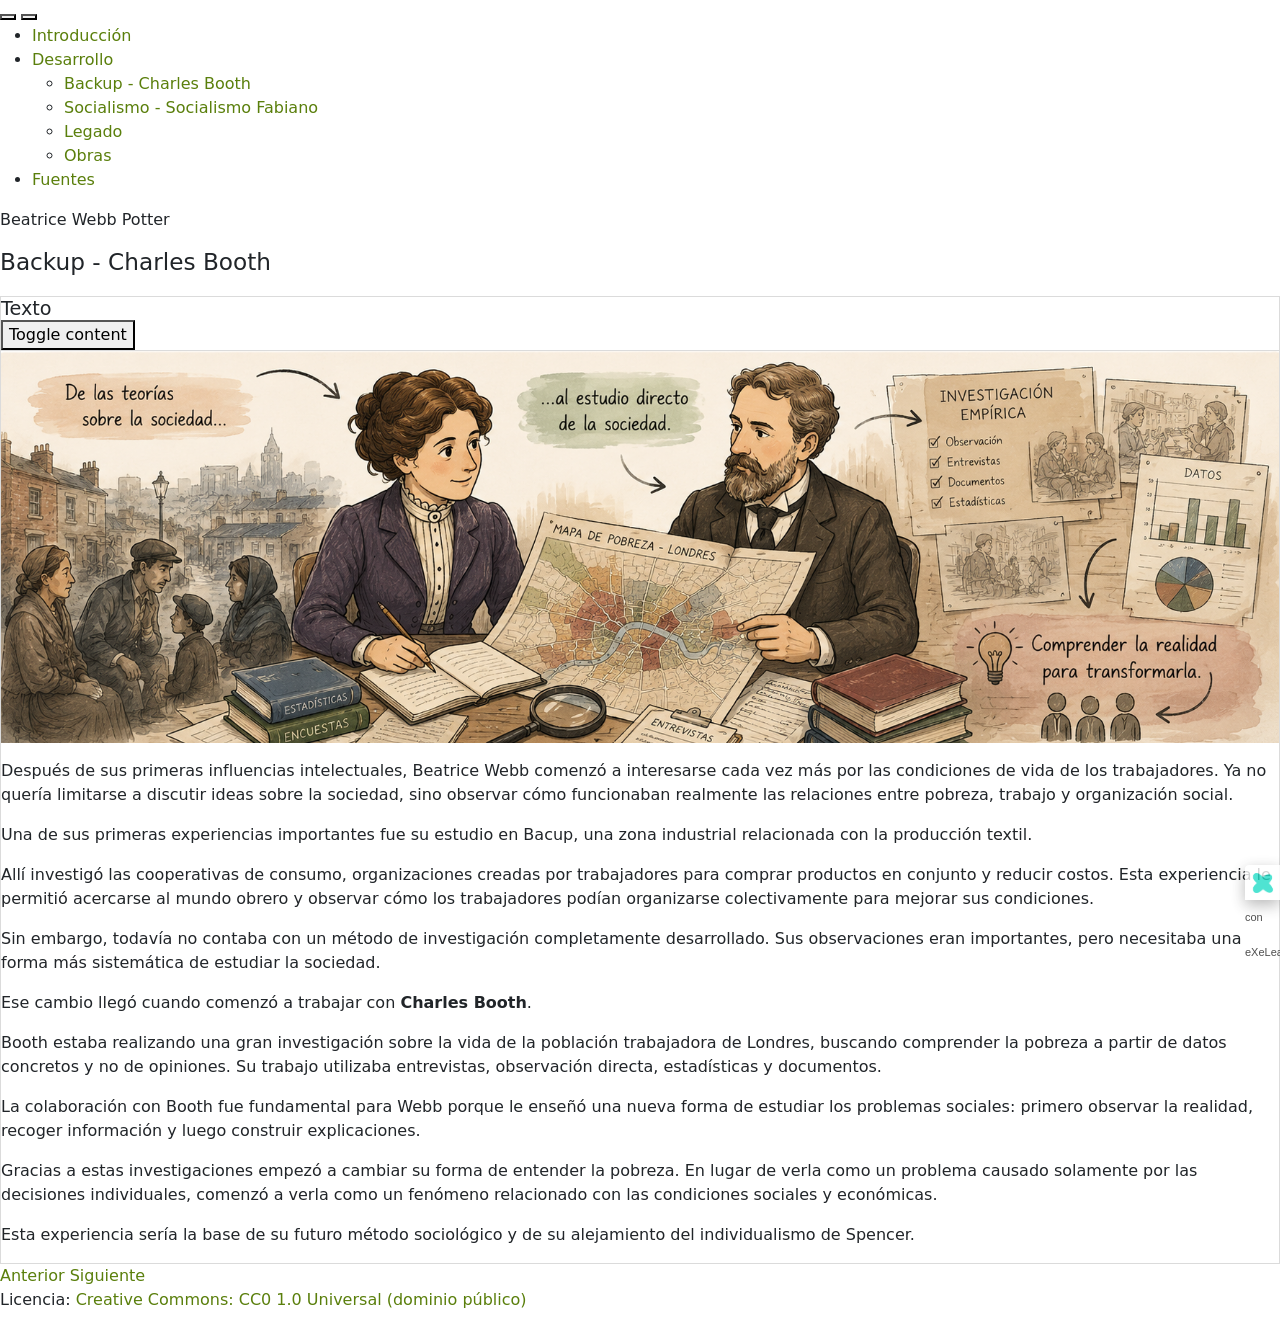
==== html/backup---charles-booth.html @ 9eee787b "Initial commit" ====
<!DOCTYPE html>
<html lang="es" id="exe-page-mqtv9skz-oo2rrlp61">
<head>
<meta charset="utf-8">
<meta name="generator" content="eXeLearning v4.0.1">
<meta name="viewport" content="width=device-width, initial-scale=1">
<link rel="license" type="text/html" href="https://creativecommons.org/publicdomain/zero/1.0/">
<title>Backup - Charles Booth | Beatrice Webb Potter</title>
<link rel="icon" type="image/x-icon" href="../libs/favicon.ico">
<script>document.querySelector("html").classList.add("js");</script><script src="../libs/jquery/jquery.min.js"> </script><script src="../libs/common_i18n.js"> </script><script src="../libs/common.js"> </script><script src="../libs/exe_export.js"> </script><script src="../libs/bootstrap/bootstrap.bundle.min.js"> </script><link rel="stylesheet" href="../libs/bootstrap/bootstrap.min.css">
<script src="../idevices/text/text.js"></script><link rel="stylesheet" href="../idevices/text/text.css">
<link rel="stylesheet" href="../content/css/base.css"><script src="../theme/style.js"> </script><link rel="stylesheet" href="../theme/style.css">
</head>
<body class="exe-export exe-web-site">
<script>document.body.className+=" js"</script>
<div class="exe-content exe-export pre-js siteNav-hidden"><a href="#page-mqtv9skz-oo2rrlp61" id="skipNav">Skip to content</a> <nav id="siteNav">
<ul>
<li> <a href="../index.html" class="main-node daddy">Introducción</a>
<ul class="other-section">
<li> <a href="../html/contexto.html" class="no-ch">Contexto</a>
</li>
<li> <a href="../html/infancia.html" class="no-ch">Infancia</a>
</li>
<li> <a href="../html/influencias.html" class="no-ch">Influencias</a>
</li>
</ul>
</li>
<li class="current-page-parent"> <a href="../html/desarrollo.html" class="daddy">Desarrollo</a>
<ul class="other-section">
<li class="active"> <a href="../html/backup---charles-booth.html" class="active no-ch">Backup - Charles Booth</a>
</li>
<li> <a href="../html/socialismo---socialismo-fabiano.html" class="no-ch">Socialismo - Socialismo Fabiano</a>
</li>
<li> <a href="../html/legado.html" class="no-ch">Legado</a>
</li>
<li> <a href="../html/obras.html" class="no-ch">Obras</a>
</li>
</ul>
</li>
<li> <a href="../html/fuentes.html" class="no-ch">Fuentes</a>
</li>
</ul>
</nav><main id="page-mqtv9skz-oo2rrlp61" class="page"> 
<header class="main-header">
<div class="package-header"><p class="package-title">Beatrice Webb Potter</p></div>
<div class="page-header"><h1 class="page-title">Backup - Charles Booth</h1></div>
</header><div id="page-content-page-mqtv9skz-oo2rrlp61" class="page-content">
<article id="block-mqtvr5nb-e9fpxfxd6" class="box">
<header class="box-head no-icon">
<h1 class="box-title">Texto</h1>
<button class="box-toggle box-toggle-on" title="Toggle content">
<span>Toggle content</span>
</button></header>
<div class="box-content">
<div id="idevice-1782414805077-wxmlosrrp" class="idevice_node text" data-idevice-path="../idevices/text/" data-idevice-type="text" data-idevice-component-type="json" data-idevice-json-data="{&quot;ideviceId&quot;:&quot;idevice-1782414805077-wxmlosrrp&quot;}">
<div class="exe-text-template">
    <p><img src="../content/resources/Booth.png" title="Webb con Booth y su metodo" width="1774" height="544" alt="Imagen de referencia" /></p>
<p>Después de sus primeras influencias intelectuales, Beatrice Webb comenzó a interesarse cada vez más por las condiciones de vida de los trabajadores. Ya no quería limitarse a discutir ideas sobre la sociedad, sino observar cómo funcionaban realmente las relaciones entre pobreza, trabajo y organización social.</p>
<p>Una de sus primeras experiencias importantes fue su estudio en Bacup, una zona industrial relacionada con la producción textil.</p>
<p>Allí investigó las cooperativas de consumo, organizaciones creadas por trabajadores para comprar productos en conjunto y reducir costos. Esta experiencia le permitió acercarse al mundo obrero y observar cómo los trabajadores podían organizarse colectivamente para mejorar sus condiciones.</p>
<p>Sin embargo, todavía no contaba con un método de investigación completamente desarrollado. Sus observaciones eran importantes, pero necesitaba una forma más sistemática de estudiar la sociedad.</p>
<p>Ese cambio llegó cuando comenzó a trabajar con <strong>Charles Booth</strong>.</p>
<p>Booth estaba realizando una gran investigación sobre la vida de la población trabajadora de Londres, buscando comprender la pobreza a partir de datos concretos y no de opiniones. Su trabajo utilizaba entrevistas, observación directa, estadísticas y documentos.</p>
<p>La colaboración con Booth fue fundamental para Webb porque le enseñó una nueva forma de estudiar los problemas sociales: primero observar la realidad, recoger información y luego construir explicaciones.</p>
<p>Gracias a estas investigaciones empezó a cambiar su forma de entender la pobreza. En lugar de verla como un problema causado solamente por las decisiones individuales, comenzó a verla como un fenómeno relacionado con las condiciones sociales y económicas.</p>
<p>Esta experiencia sería la base de su futuro método sociológico y de su alejamiento del individualismo de Spencer.</p>
</div>
</div>
</div>
</article>
</div></main><div class="nav-buttons">
<a href="../html/desarrollo.html" title="Anterior" class="nav-button nav-button-left"><span>Anterior</span></a>
<a href="../html/socialismo---socialismo-fabiano.html" title="Siguiente" class="nav-button nav-button-right"><span>Siguiente</span></a>
</div>
<footer id="siteFooter"><div id="siteFooterContent"> <div id="packageLicense" class="cc cc-0"> <p> <span class="license-label">Licencia: </span><a href="https://creativecommons.org/publicdomain/zero/1.0/" class="license">Creative Commons: CC0 1.0 Universal (dominio público)</a></p>
</div>
</div></footer>
</div>
<p id="made-with-eXe"> <a href="https://exelearning.net/" target="_blank" rel="noopener"> <span>Creado con eXeLearning <span>(Ventana nueva)</span></span></a></p>
</body>
</html>
---- idevices/text/text.css ----
/* Text iDevice (export CSS) */
.exe-text-activity > div {
    display: flow-root;
}

.exe-text-activity div.inline {
    display: flex;
}

.exe-text-activity div.inline dt {
    margin: 0 0 0 auto;
}

.exe-text-activity div.inline dd {
    margin-left: 10px;
}

.idevice_node.text .iDevice_buttons.feedback-button {
    margin-bottom: 1em;
}
---- content/css/base.css ----
.exe-content{
  background: #fff;
}

.exe-content .page-title{
  font-size: 1.45em;
}

.exe-content .box{
  margin-top: 20px;
  border: 1px solid #dbdbdb;
}

.exe-content .box-head {
  border-bottom: 1px solid #dbdbdb;
}

.exe-export .no-header .box-head {
  border-bottom: 0;
}

.exe-content .box-head .box-title {
  margin: 0;
  font-size: 1.2em;
}

.exe-content a{
  color: #5a7f0c;
}

.exe-content a:hover,
.exe-content a:focus{
  color: #71a300;
}

.exe-content h2{
  font-size: 1.45em;
}
.exe-content h3{
  font-size: 1.35em;
}
.exe-content h4{
  font-size: 1.25em;
}
.exe-content h5{
  font-size: 1.15em;
}

.exe-content a {
    text-decoration: none
}

.exe-content a:hover,
.exe-content a:focus {
    text-decoration: underline
}

/* Underlined links */
.box-content a {
    text-decoration: underline;
}
.box-content a:hover {
    text-decoration: none;
}
.box-content a:focus {
    text-decoration: underline;
}

@media print {
    .external-iframe-src {
        display: block !important;
        margin: 2em 0;
        font-size: .95em;
        text-align: center
    }

    #made-with-eXe {
        display: none
    }
}

.external-iframe {
    border: 0
}

.pre-code {
    background: #112C4A;
    color: #E7ECF1;
    font-family: Monaco, Courier, monospace;
    border-radius: 9px;
    font-size: 12px;
    margin: 2em 1em;
    overflow: auto;
    padding: 20px
}

.highlighted-code {
    margin: 2em 1em;
}

.exe-dl {
    margin-bottom: 2em;
    margin-left: 1.5em
}

.exe-dl dt {
    font-weight: bold
}

.exe-dl dd {
    margin: 1em 1.5em
}

.js .exe-dl dt {
    margin: 1.2em 0 0 0
}

.exe-dl dt a {
    text-decoration: underline
}

.exe-dl .icon {
    font-family: Arial, sans-serif;
    display: block;
    width: 20px;
    height: 20px;
    font-size: 16px;
    margin-right: 1em;
    line-height: 20px;
    text-align: center;
    float: left;
    border-radius: 2px;
    position: relative
}

@media all and (min-width: 1px) {
    .exe-dl dt a {
        align-items: center;
        display: flex;
        text-decoration: none
    }

    .exe-dl .icon {
        height: 18px;
        line-height: 18px;
        width: 18px;
        padding: 1px;
        font: 18px monospace;
        font-weight: bold;
        display: flex;
        justify-content: center;
        align-items: center
    }
}

.exe-dl-toggler {
    height: 20px;
    margin: 1.5em
}

.exe-dl-toggler a {
    margin-left: 0;
    font-weight: bold
}

.js .exe-dl dd {
    display: none;
    padding-left: 0;
    margin: 1em 1em 1em 37px
}

/* Math */
.exe-math {
    display: block;
    margin: 2em 0
}

.exe-math,
.MathJax_Display {
    text-align: left !important
}

.exe-math.position-center,
.position-center .MathJax_Display,
[style*="text-align: center"] .MathJax_Display {
    text-align: center !important
}

.exe-math.position-right,
.position-right .MathJax_Display,
[style*="text-align: right"] .MathJax_Display {
    text-align: right !important
}

.js .show-image .exe-math-code,
.js .show-code .exe-math-img {
    display: none
}

.exe-math-links {
    font-size: .85em
}

.exe-math-inline {
    display: inline;
    margin: 0 .1em !important
}

/* TinyMCE: Images and media */
.exe-figure {
    margin: 2em 0;
    max-width: 100%
}

.position-center {
    margin: 2em auto
}

.position-right {
    margin: 2em 0 2em auto
}

.float-left {
    float: left;
    margin: .5em 1.5em 1em 0
}

.float-right {
    float: right;
    margin: .5em 0 1em 2em
}

.figcaption {
    padding-top: .2em
}

.figcaption.header {
    padding-top: 0;
    padding-bottom: .2em
}

/* TinyMCE templates */
.exe-layout-2-cols,
.exe-layout-3-cols {
    width: 100%
}

.exe-col{
    box-sizing: content-box;
}

.exe-layout-2-cols .exe-col {
    float: left;
    width: 49%
}

.exe-layout-2-cols .exe-col-1 {
    padding-right: 1%
}

.exe-layout-2-cols .exe-col-2 {
    padding-left: 1%
}

.exe-layout-2-30-70 .exe-col {
    width: 69%
}

.exe-layout-2-30-70 .exe-col-1 {
    width: 29%
}

.exe-layout-2-70-30 .exe-col {
    width: 29%
}

.exe-layout-2-70-30 .exe-col-1 {
    width: 69%
}

.exe-layout-3-cols .exe-col {
    float: left;
    width: 32%
}

.exe-layout-3-cols .exe-col-1,
.exe-layout-3-cols .exe-col-2 {
    padding-right: 2%
}

pre.mermaid {
    margin: 1.5em 0;
    text-align: center;
    width: 100%;
    min-width: 200px;
}

/* Blocks */
.exe-block-warning {
    background: #FCF8E3;
    color: #796034;
    border: 1px solid #FAEBCC;
    padding: 0 1em;
    border-radius: 4px
}

p.exe-block-warning {
    padding: 1em
}

.exe-block-alert {
    background: #ffc;
    color: #855000;
    border: 1px solid #FFF099;
    padding: 0 1em;
    border-radius: 4px
}

p.exe-block-alert {
    padding: 1em
}

.exe-block-danger {
    background: #FEF0EF;
    color: #973C3B;
    border: 1px solid #F3DADD;
    padding: 0 1em;
    border-radius: 4px
}

p.exe-block-danger {
    padding: 1em
}

.exe-block-info {
    background: #E1F1F9;
    color: #2B627D;
    border: 1px solid #C9EDF4;
    padding: 0 1em;
    border-radius: 4px
}

p.exe-block-info {
    padding: 1em
}

.exe-block-success {
    background: #E5F3E0;
    color: #336634;
    border: 1px solid #DEEDD1;
    padding: 0 1em;
    border-radius: 4px
}

p.exe-block-success {
    padding: 1em
}

.exe-content .exe-block-warning a,
.exe-content .exe-block-warning a:hover,
.exe-content .exe-block-warning a:focus {
    color: #4F360A
}

.exe-content .exe-block-alert a,
.exe-content .exe-block-alert a:hover,
.exe-content .exe-block-alert a:focus {
    color: #5B2600
}

.exe-content .exe-block-danger a,
.exe-content .exe-block-danger a:hover,
.exe-content .exe-block-danger a:focus {
    color: #6D1211
}

.exe-content .exe-block-info a,
.exe-content .exe-block-info a:hover,
.exe-content .exe-block-info a:focus {
    color: #063853
}

.exe-content .exe-block-success a,
.exe-content .exe-block-success a:hover,
.exe-content .exe-block-success a:focus {
    color: #093C0A
}

div.exe-block-warning,
div.exe-block-alert,
div.exe-block-danger,
div.exe-block-info,
div.exe-block-success {
    margin: 1em 0
}

/* RTL support */
body [dir='rtl'] {
    text-align: start
}

/* Autoclear */
.exe-content .idevice_body,
.exe-clear {
    overflow: auto
}

/* JavaScript on/offf */
.js-hidden {
    display: none;
}

.exe-hidden,
.js-required,
.js .js-hidden,
.exe-mindmap-code {
    display: none
}

.js .js-required {
    display: block
}

.box-toggle {
    display: none;
}

.js .box-toggle {
    display: inline-block;
}

.sr-av,
.js .js-sr-av,
.exe-hidden-accessible,
.js .exe-tooltip-text {
    position: absolute;
    overflow: hidden;
    clip: rect(0 0 0 0);
    clip: rect(0, 0, 0, 0);
    height: 0
}

/* Tables */
.exe-table {
    margin: 2em auto;
    max-width: 100%;
    border: 1px solid #CCC;
    border-collapse: collapse;
    border-spacing: 0
}

.exe-table tr {
    background: #fff
}

.exe-table caption {
    padding: .5em 0;
    text-align: center;
    font-style: italic;
    caption-side: top;
}

.exe-table td,
.exe-table th {
    border: 1px solid #CCC;
    margin: 0;
    padding: 0.5em 1em
}

.exe-table thead {
    background: #ddd;
    color: #000;
    text-align: left
}

.exe-table tr:nth-child(2n-1) td,
.exe-table tbody tr:nth-child(2n-1) th {
    background: #F4F4F4
}

.exe-table tbody tr:nth-child(2n) th {
    background: #F4F4F4
}

.exe-table tbody tr:nth-child(2n-1) th {
    background: #E4E4E4
}

.exe-table thead+tbody tr:nth-child(2n) th {
    background: #fff
}

.exe-table thead+tbody tr:nth-child(2n-1) th {
    background: #F4F4F4
}

.exe-table-minimalist {
    margin: 2em auto;
    border-collapse: collapse
}

.exe-table-minimalist tr {
    background: #fff
}

.exe-table-minimalist thead th {
    color: #000;
    padding: .6em 1.5em .6em .8em;
    border-bottom: 2px solid #CCC;
    text-align: left
}

.exe-table-minimalist td,
.exe-table-minimalist tbody th {
    border-bottom: 1px solid #ccc;
    color: #555;
    padding: .5em 1.5em .5em .8em
}

.exe-table-minimalist tbody tr:hover td,
.exe-table-minimalist tbody tr:hover th {
    color: #222
}

.exe-table-minimalist tr:nth-child(2n-1) td,
.exe-table-minimalist tbody tr:nth-child(2n-1) th {
    background: #F9F9F9
}

.exe-table-minimalist caption {
    text-align: center;
    font-style: italic;
    border-bottom: 2px solid #CCC;
    padding: .6em 0
}

/* Responsive tables */
.exe-table-responsive {
    display: block;
    overflow-x: auto;
    border: none
}

.exe-table-responsive,
.exe-table-responsive th,
.exe-table-responsive tr,
.exe-table-responsive td {
    width: auto !important
}

/* Tooltips */
body .qtip {
    font-size: .85em;
    line-height: 1.5em
}

.qtip .exe-tooltip-text {
    position: relative;
    overflow: auto;
    clip: auto;
    height: auto
}

/* Structured lists */
ol.auto-numbered {
    counter-reset: item
}

.auto-numbered ol {
    counter-reset: item
}

.auto-numbered li {
    display: block
}

.auto-numbered li:before {
    content: counters(item, ".") ".- ";
    counter-increment: item
}

/* Blockquote + Cite */
.exe-quote-cite cite {
    display: block;
    text-align: right;
    margin-top: -.5em
}

/* File information */
.exe-link-data {
    font-size: .8em;
    margin: 0 .2em
}

.exe-link-data abbr {
    cursor: help
}

/* Quote With Authorship */
.styled-qc {
    font-family: Georgia, serif;
    font-style: italic;
    margin: 1.5em 2.5em;
    padding: 0.25em 3.5em;
    position: relative
}

.styled-qc:before {
    display: block;
    content: "\201C";
    font-size: 5em;
    position: absolute;
    left: 0;
    top: -20px
}

/* Responsive design */
iframe,
object,
embed {
    max-width: 100%
}

img,
video {
    max-width: 100%;
    height: auto
}

@media all and (max-width: 992px) {
    .exe-layout-3-cols .exe-col {
        float: none;
        width: 100%;
        padding: 0
    }

    .exe-layout-3-cols .exe-col .exe-figure {
        margin: 2em auto
    }
}

@media all and (max-width: 780px) {
    .styled-qc {
        margin: 1.5em .5em
    }

    .exe-layout-2-cols .exe-col {
        float: none;
        width: 100%;
        padding: 0
    }

    .exe-layout-2-cols .exe-col .exe-figure {
        margin: 2em auto
    }
}

/* Made with eXeLearning */
#made-with-eXe {
    margin: 0;
    position: fixed;
    bottom: 0;
    right: 0
}

#made-with-eXe a {
    text-decoration: none;
    box-shadow: rgba(0, 0, 0, 0.35) 0px 5px 15px;
    border-top-left-radius: 4px;
    color: #222;
    font-size: 11px;
    font-family: Arial, sans-serif;
    line-height: 35px;
    width: 35px;
    height: 35px;
    background: #fff url(../img/exe_powered_logo.png) no-repeat 3px 50%;
    display: block;
    background-size: auto 20px;
    text-decoration: none;
    transition: .5s;
    opacity: .8
}

#made-with-eXe span {
    padding-left: 35px;
    padding-right: 5px
}

#made-with-eXe span span {
    position: absolute;
    overflow: hidden;
    clip: rect(0 0 0 0);
    clip: rect(0, 0, 0, 0);
    height: 0
}

#made-with-eXe a:hover {
    width: auto;
    padding: 0 5px;
    background-position: 5px 50%;
    opacity: 1
}

/* Search bar */
#exe-client-search-reset {
    display: none;
}
#exe-client-search-reset.visible {
    display: inline;
}
.exe-client-search-result{
    padding:0;
    background-color: #FFF3A0;
    color: #1A1A1A;
}

/* Box toggler */
.exe-export article.minimized .box-content{
    display: none;
}

/* BOX no visible */
.exe-export article.novisible.box{
    display: none  !important;
}

/* iDevice no visible */
.exe-export article.box .idevice_node.novisible{
    display: none  !important;
}

/* Teacher mode */
html:not(.mode-teacher) .js .teacher-only {
    display: none !important;
}

/* ========================================
   Architecture v3.1 - Common Theme Overrides
   ========================================
   These rules support the new HTML structure and
   load BEFORE theme-specific styles.
   ======================================== */

/* Navigation: Hide nested sections by default, show active paths */
#siteNav .other-section {
    display: none;
}
#siteNav li.active > .other-section,
#siteNav li.current-page-parent > .other-section {
    display: block;
}

/* Site footer extra section */
#siteFooterExtra {
    margin-bottom: 2em;
    color: #555;
    font-size: 0.95em;
}

/* Skip navigation link */
#skipNav {
    position: fixed;
    top: -50px;
    left: 50%;
    transform: translateX(-50%);
    background-color: #000;
    color: #fff;
    text-align: center;
    font-weight: bold;
    font-size: 0.95em;
    text-decoration: underline;
    padding: 0.5em 1em;
    z-index: 1000;
    display: inline-block;
    box-shadow: 0 2px 5px rgba(0,0,0,0.3);
    outline: 3px solid #fff;
    outline-offset: -3px;
    transition: top 0.3s ease, opacity 0.3s ease;
}

#skipNav:focus {
    top: 5px;
}

/* Print styles for header elements */
@media print {
    body #header,
    body #emptyHeader,
    body #nodeDecoration {
        height: auto !important;
        min-height: 0;
        border: none;
        padding: 0;
    }
    body #headerContent {
        padding-top: 40px;
    }
}
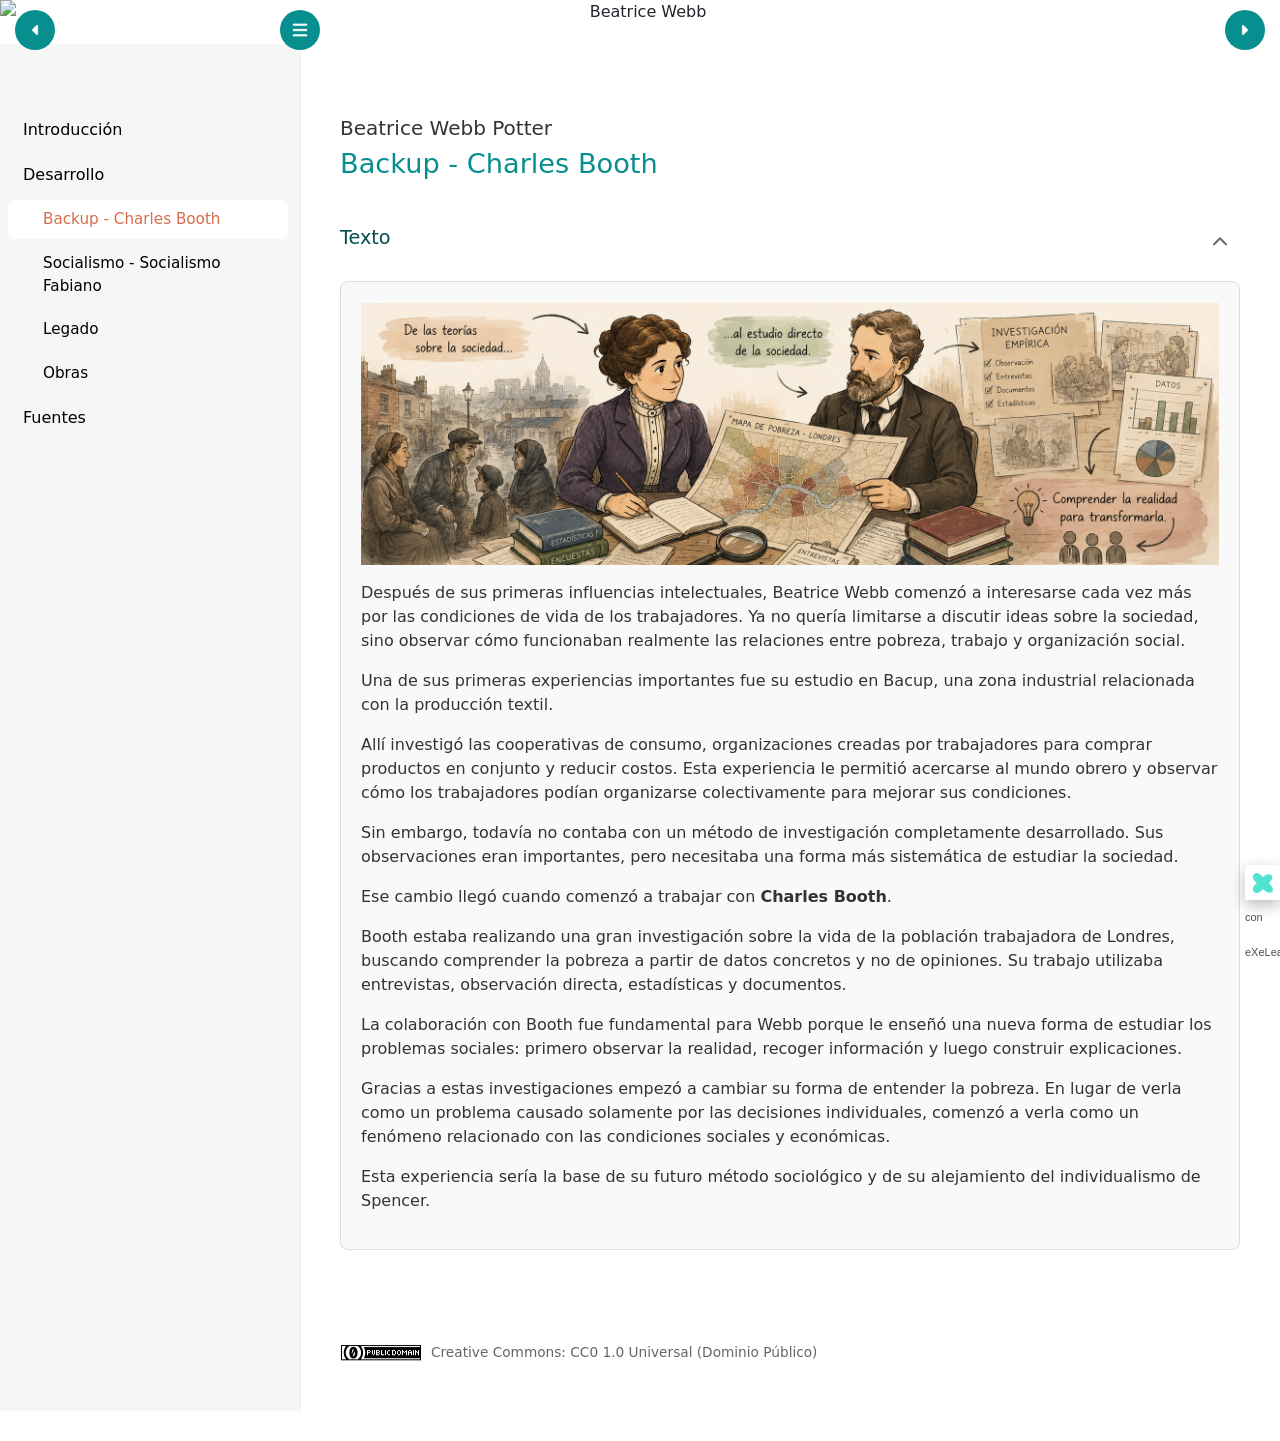
==== commit 441acef6: "Update backup---charles-booth.html" ====
--- a/html/backup---charles-booth.html
+++ b/html/backup---charles-booth.html
@@ -12,6 +12,9 @@
 <link rel="stylesheet" href="../content/css/base.css"><script src="../theme/style.js"> </script><link rel="stylesheet" href="../theme/style.css">
 </head>
 <body class="exe-export exe-web-site">
+    <header class="cabecera">
+<img src="content/resources/cabecera.png" alt="Beatrice Webb">
+</header>
 <script>document.body.className+=" js"</script>
 <div class="exe-content exe-export pre-js siteNav-hidden"><a href="#page-mqtv9skz-oo2rrlp61" id="skipNav">Skip to content</a> <nav id="siteNav">
 <ul>
@@ -78,4 +81,4 @@
 </div>
 <p id="made-with-eXe"> <a href="https://exelearning.net/" target="_blank" rel="noopener"> <span>Creado con eXeLearning <span>(Ventana nueva)</span></span></a></p>
 </body>
-</html>+</html>
--- a/theme/style.css
+++ b/theme/style.css
@@ -0,0 +1,795 @@
+/* Default style (to review) */
+
+body.exe-export {
+    padding: 1em 0;
+}
+
+body.exe-web-site {
+    padding: 0;
+}
+
+.exe-content a {
+    color: #d76b4a;
+}
+
+.exe-content a:hover,
+.exe-content a:focus {
+    color: #993d28;
+}
+
+#node-content-container.exe-content #node-content {
+    padding-top: 20px;
+    padding-bottom: 20px;
+    max-width: 1280px;
+    margin: 0 auto;
+    display: block;
+}
+
+.exe-content {
+    color: #333;
+    background-color: #fff;
+}
+
+.js .exe-export .exe-content {
+    min-height: 100vh;
+}
+
+/* iframe */
+.js .in-iframe .exe-content {
+    min-height: 0;
+}
+
+.exe-content .package-title {
+    font-size: 1.25rem;
+    font-weight: 300;
+    margin-bottom: .4em;
+    line-height: 1.2em;
+}
+
+.exe-content .page-title {
+    color: #078e8e;
+    font-size: 1.7rem;
+    text-align: left;
+}
+
+.exe-single-page .package-header .package-title {
+    color: #333;
+    font-size: 1.25rem;
+    font-weight: 300;
+    text-align: left;
+    margin-bottom: 2em;
+}
+
+.exe-single-page .package-node {
+    margin-bottom: 3.5em;
+}
+
+.exe-single-page .package-subtitle {
+    top: -2.1em;
+}
+
+.exe-single-page main.page>section {
+    min-height: 4em;
+}
+
+.exe-content .box {
+    margin: 20px 0;
+    border: none;
+    background-color: #fff;
+}
+
+.exe-web-site .exe-content .box {
+    margin: 40px 0;
+}
+
+.exe-content .box-head {
+    border-bottom: 0;
+}
+
+#node-content-container .box-content {
+    background: #FCFCFC;
+    border: 1px solid #ECECEC;
+    padding: 10px;
+    border-radius: 8px;
+}
+article.box.idevice-element-in-content[mode="export"] .idevice_node {
+    background: none;
+}
+
+#node-content-container.exe-content .box.hidden-idevices {
+    border-style: solid;
+}
+
+.exe-content .box header {
+    min-height: 60px;
+}
+
+.exe-content .box-title {
+    color: #054d4d;
+    font-size: 1.5rem;
+}
+
+.exe-content .box-head .exe-icon {
+    float: left;
+}
+
+.exe-web-site .page-content,
+#exe-client-search,
+.exe-web-site main>header,
+.exe-web-site #siteFooterContent,
+.exe-export .exe-content {
+    max-width: 1280px;
+    padding: 0 20px;
+    margin: 0 auto;
+}
+
+.exe-web-site .exe-content {
+    max-width: none;
+    padding: 0;
+}
+
+.exe-export main {
+    padding-top: 1.5em;
+}
+
+.exe-web-site main {
+    padding-top: 4.5em;
+}
+
+/* siteNav */
+#siteNav {
+    float: left;
+    background: #f6f6f6;
+    width: 300px;
+    padding-top: 66px;
+    padding-left: 8px;
+}
+
+.exe-web-site .exe-content {
+    box-shadow:
+        inset 300px 0 0 0 #f6f6f6,
+        inset 301px 0 0 0 #f0f0f0;
+}
+
+/* False left column in iframe */
+html.js .in-iframe.exe-web-site::after {
+    content: "";
+    position: absolute;
+    top: 0;
+    left: 0;
+    width: 301px; /* fake column width */
+    height: 100%;
+    background:#f6f6f6;
+    /* simulate border-right */
+    box-shadow: inset -1px 0 0 0 #f0f0f0;
+    pointer-events: none;
+    z-index: -1;
+}
+/* No false left column when the menu is hidden */
+body.siteNav-off::after{
+    display: none;
+}
+
+#siteFooter {
+    margin-bottom: 2em;
+    color: #555;
+    font-size: 0.95em;
+}
+
+#siteNav .other-section {
+    display: none;
+}
+
+#sidebar-nav.fixed {
+    position: fixed;
+}
+
+body.siteNav-off #siteNav {
+    display: none;
+}
+
+body.siteNav-off .exe-content {
+    box-shadow: none;
+}
+
+.exe-web-site main.page {
+    padding-top: 4.5em;
+    padding-left: 320px;
+    padding-right: 20px;
+}
+
+.exe-web-site #siteFooter {
+    padding: 20px 20px 20px 320px;
+}
+
+body.siteNav-off main.page,
+body.siteNav-off #siteFooter {
+    padding-left: 20px;
+}
+
+#siteNav ul {
+    margin: 0;
+    padding: 0;
+    list-style: none;
+}
+
+#siteNav ul ul {
+    margin-top: 5px;
+}
+
+#siteNav li {
+    margin: 0 0 5px 0;
+    padding: 0;
+    list-style: none;
+}
+
+#siteNav a {
+    color: #000;
+    display: block;
+    padding: 8px 15px;
+    border-radius: 8px;
+    max-width: 280px;
+    transition: background-color 0.5s ease;
+}
+
+#siteNav a.active {
+    background: #fff;
+    color: #d76b4a;
+}
+
+#siteNav a.highlighted-link {
+    color: #d76b4a;
+    background: #ededed;
+}
+
+#siteNav a.highlighted-link:hover,
+#siteNav a.highlighted-link:focus {
+    background: #fff;
+}
+
+#siteNav a:hover {
+    background: #f2f2f2;
+    text-decoration: none;
+}
+
+#siteNav ul ul a {
+    padding-left: 35px;
+    font-size: 0.95em;
+}
+
+#siteNav ul ul ul a {
+    padding-left: 55px;
+    font-size: 0.9em;
+}
+
+#siteNav ul ul ul ul a {
+    padding-left: 75px;
+}
+
+/* pagination */
+.nav-buttons .nav-button,
+button.toggler {
+    position: fixed;
+    top: 10px;
+    left: 15px;
+    display: block;
+    width: 40px;
+    height: 40px;
+    background: #078e8e url(img/icons.png) no-repeat 0 0;
+    background-size: auto 40px;
+    border-radius: 50%;
+    z-index: 999;
+    border: 0;
+    transition: background-color 0.5s ease;
+}
+
+.nav-buttons span.nav-button {
+    cursor: not-allowed;
+    background-color: #b7b7b7;
+}
+
+.nav-buttons .nav-button-left {
+    background-position: -80px 0;
+}
+
+.nav-buttons .nav-button-right {
+    background-position: -120px 0;
+}
+
+button#searchBarTogger {
+    background-position: -40px 0;
+    display: none;
+}
+
+.exe-search-on #searchBarTogger {
+    display: inline;
+}
+
+button#siteNavToggler {
+    left: 280px;
+}
+
+button#searchBarTogger {
+    left: 330px;
+}
+
+body.siteNav-off button#siteNavToggler {
+    left: 65px;
+}
+
+body.siteNav-off button#searchBarTogger {
+    left: 115px;
+}
+
+.nav-buttons a:hover,
+.nav-buttons a:focus,
+button.toggler:hover,
+button.toggler:focus {
+    background-color: #066d6d;
+    border-color: #066d6d;
+}
+
+.nav-buttons .nav-button span,
+.box-toggle span,
+#exe-client-search-reset span,
+#packageLicense .license-label {
+    position: absolute;
+    clip: rect(1px 1px 1px 1px);
+    /* IE6, IE7 */
+    clip: rect(1px, 1px, 1px, 1px);
+}
+
+.package-subtitle {
+    font-size: .95em;
+    color: #666;
+    position: relative;
+    top: -.15em;
+}
+
+.nav-buttons .nav-button-right {
+    left: auto;
+    right: 15px;
+}
+
+/* Box toggler */
+.exe-export .box {
+    position: relative;
+}
+
+.exe-export .box-toggle {
+    width: 40px;
+    height: 40px;
+    background: url(img/icons.png) no-repeat -200px 0;
+    background-size: auto 40px;
+    border-radius: 50%;
+    border: 0;
+    position: absolute;
+    top: 0;
+    right: 0;
+    opacity: 0.6;
+}
+
+.exe-export .box-head:hover .box-toggle,
+.exe-export .box-toggle:focus {
+    opacity: 1;
+}
+
+.exe-export .no-header .box-toggle {
+    top: -10px;
+}
+
+.exe-export .minimized .box-toggle {
+    background-position: -160px 0;
+}
+
+#node-content-container.exe-content .box-head .exe-icon {
+    width: 60px;
+    height: 60px;
+    font-size: 40px;
+}
+
+#node-content-container.exe-content .box-head .exe-icon img {
+    height: 40px;
+}
+
+.exe-export .box-icon img {
+    display: block;
+    float: left;
+    margin-right: 10px;
+}
+
+.exe-export .box-icon img {
+    width: 40px;
+    height: auto;
+}
+
+.exe-export .box-title {
+    padding-top: 5px;
+}
+
+.exe-export .box.minimized .box-head {
+    border-bottom: 1px solid #ddd;
+}
+
+.exe-export .box.no-header.minimized .box-head {
+    border-color: #fff;
+}
+
+.exe-export .box .box-content {
+    background: #f9f9f9;
+    border: 1px solid #ddd;
+    padding: 20px;
+    border-radius: 8px;
+    overflow: auto;
+}
+
+.exe-export .box.no-header .box-content {
+    background: none;
+    border: none;
+    padding: 20px 0;
+}
+
+/* Search bar */
+#exe-client-search {
+    display: none;
+    margin-bottom: 30px;
+}
+
+#exe-client-search-text {
+    max-width: 80%;
+    max-width: calc(100% - 90px);
+    display: inline;
+}
+
+#exe-client-search-submit {
+    text-indent: -999em;
+    background: #078e8e url(img/icons.png) no-repeat -41px -1px;
+    background-size: auto 40px;
+    width: 38px;
+    height: 38px;
+    border: none;
+    border-radius: 4px;
+}
+
+#exe-client-search-reset.visible {
+    background: url(img/icons.png) no-repeat -242px -1px;
+    background-size: auto 40px;
+    width: 38px;
+    height: 38px;
+    display: inline-block;
+    vertical-align: middle;
+    position: relative;
+    top: -3px;
+    left: -5px;
+    opacity: 0.6;
+    border-radius: 4px;
+}
+
+#exe-client-search-reset:hover,
+#exe-client-search-reset:focus {
+    opacity: 1;
+}
+
+#exe-client-search-submit:hover,
+#exe-client-search-submit:focus {
+    background-color: #066d6d;
+}
+
+#exe-client-search-results-list ul,
+#exe-client-search-results-list li {
+    margin: 2em 0;
+    padding: 0;
+    list-style: none;
+}
+
+#exe-client-search-results-list li {
+    margin: 0 0 1em 0;
+}
+
+#exe-client-search-results-list p {
+    margin-top: 2em;
+}
+
+/* Licenses */
+#packageLicense {
+    text-align: left;
+    font-size: 0.9em;
+    color: #555;
+    line-height: 1em;
+    margin: 2.5em 0 2em 0;
+    border: 1px solid transparent;
+    border-radius: 2px;
+}
+
+#packageLicense p {
+    margin: 0;
+}
+
+#packageLicense a {
+    color: #666;
+    text-transform: capitalize;
+    display: inline-block;
+    white-space: nowrap;
+    text-overflow: ellipsis;
+    max-width: 100%;
+    overflow: hidden;
+    line-height: 15px;
+}
+
+#packageLicense a:hover,
+#packageLicense a:focus {
+    text-decoration: none;
+    color: #d76b4a;
+}
+
+#packageLicense.propietary {
+    position: absolute;
+    overflow: hidden;
+    clip: rect(0, 0, 0, 0);
+    height: 0;
+}
+
+#packageLicense.cc {
+    padding: 0 20px 0 90px;
+    background: url(img/licenses.gif) no-repeat 0 0;
+}
+
+#packageLicense.cc-by-sa {
+    background-position: 0 -100px;
+}
+
+#packageLicense.cc-by-nd {
+    background-position: 0 -200px;
+}
+
+#packageLicense.cc-by-nc {
+    background-position: 0 -300px;
+}
+
+#packageLicense.cc-by-nc-sa {
+    background-position: 0 -400px;
+}
+
+#packageLicense.cc-by-nc-nd {
+    background-position: 0 -500px;
+}
+
+#packageLicense.cc-0 {
+    background-position: 0 -600px;
+}
+
+/* iDevice buttons */
+.exe-content .iDevice_buttons input,
+.exe-content .iDevice_buttons button {
+    background: #fff;
+    color: #555;
+    border: 1px solid #ccc;
+    padding: 4px 10px;
+    border-radius: 4px;
+    transition: 0.5s ease;
+}
+
+.exe-content .iDevice_buttons input:hover,
+.exe-content .iDevice_buttons input:focus,
+.exe-content .iDevice_buttons button:hover,
+.exe-content .iDevice_buttons button:focus {
+    box-shadow: 2px 2px 4px #dbdbdb;
+    color: #000;
+    border-color: #bbb;
+}
+
+/* Page counter */
+.page-counter {
+    display: inline;
+    float: right;
+    margin: 0 0 0.5em 20px;
+    font-size: 0.9em;
+    color: #777;
+    font-weight: 300;
+}
+
+.page-counter .page-counter-sep {
+    margin: 0 0.1em;
+}
+
+.exe-web-site .page-counter {
+    position: fixed;
+    top: 18px;
+    right: 70px;
+    margin: 0;
+    font-size: 0.9em;
+    color: #777;
+    padding: 0 8px;
+    border-radius: 4px;
+    text-align: left;
+}
+
+/* Teacher mode */
+#teacher-mode-toggler-wrapper {
+    float: right;
+    margin: 0 0 0 1em;
+}
+
+#teacher-mode-toggler.form-check-input:checked {
+    background-color: #078e8e;
+    border-color: #078e8e;
+    font-size: 0.9em;
+    margin-right: 0.6em;
+}
+
+label[for="teacher-mode-toggler"] {
+    font-size: 0.9em;
+    color: #777;
+    position: relative;
+    top: -0.2em;
+}
+
+/* Bootstrap buttons */
+.exe-content .btn-primary {
+    background-color: #066d6d;
+    border-color: #066d6d;
+}
+
+.exe-content .btn-primary:hover,
+.exe-content .btn-primary:focus {
+    background-color: #078e8e;
+    border-color: #078e8e;
+}
+
+/* Responsive design */
+@media (max-width: 767.98px) {
+    #siteNav {
+        width: 251px;
+    }
+
+    .exe-web-site .exe-content {
+        box-shadow:
+            inset 251px 0 0 0 #f6f6f6,
+            inset 252px 0 0 0 #f0f0f0;
+    }
+
+    /* False left column in iframe */
+    html.js .in-iframe.exe-web-site::after {
+        width: 252px; /* fake column width */
+    }
+
+    #siteNav a {
+        max-width: 235px;
+    }
+
+    button#siteNavToggler {
+        left: 232px;
+    }
+
+    button#searchBarTogger {
+        left: 282px;
+    }
+
+    .exe-web-site main.page,
+    .exe-web-site #siteFooter {
+        padding-left: 270px;
+    }
+}
+
+@media (max-width: 575.98px) {
+    #siteNav {
+        width: 100%;
+        float: none;
+        padding: 68px 10px 20px 10px;
+        min-height: 0 !important;
+        height: auto !important;
+    }
+
+    /* No false left column */
+    .exe-web-site .exe-content {
+        box-shadow: none;
+    }
+    body.exe-web-site::after {
+        display: none;
+    }
+
+    body.exe-web-site main.page {
+        padding-top: 2.5em;
+        padding-left: 0;
+    }
+
+    body.exe-web-site #siteFooter {
+        padding-left: 0;
+    }
+
+    .exe-web-site.siteNav-off main.page {
+        padding-top: 5.5em;
+    }
+
+    .nav-buttons .nav-button,
+    button.toggler {
+        position: absolute;
+    }
+
+    #siteNav a {
+        max-width: 100%;
+    }
+
+    #sidebar-nav.fixed {
+        position: relative;
+    }
+
+    button#siteNavToggler {
+        left: 65px;
+    }
+
+    button#searchBarTogger {
+        left: 115px;
+    }
+
+    .exe-web-site .page-counter {
+        background: none;
+        position: absolute;
+    }
+
+    .exe-web-site .page-counter .page-counter-label {
+        position: absolute;
+        clip: rect(1px 1px 1px 1px);
+        /* IE6, IE7 */
+        clip: rect(1px, 1px, 1px, 1px);
+    }
+}
+
+@media print {
+
+    /* Node in new page: section.package-node{page-break-after:always} */
+    html body.exe-export {
+        background: #fff;
+    }
+
+    .exe-content {
+        color: #000;
+        padding: 0;
+    }
+
+    @page {
+        margin: 1.5cm;
+    }
+
+    /* Uncomment this to print URL after links:
+    a{font-weight:bolder;text-decoration:none!important}
+    a[href^=http]:after{content:" <" attr(href) "> "}
+    */
+    #packageLicense.cc {
+        background: none;
+        padding-left: 0;
+    }
+
+    .exe-export .box-toggle {
+        display: none;
+    }
+
+    /* Website */
+    .exe-web-site #siteNav,
+    .exe-web-site .nav-buttons,
+    .exe-web-site button.toggler {
+        display: none;
+    }
+
+    .exe-web-site #siteFooter,
+    .exe-web-site main.page {
+        padding-left: 0;
+        padding-right: 0;
+    }
+
+    .exe-web-site main.page {
+        padding-top: 1em;
+    }
+}
+.cabecera{
+    width:100%;
+    text-align:center;
+    margin-bottom:20px;
+}
+
+.cabecera img{
+    width:100%;
+    max-height:180px;
+    object-fit:cover;
+    display:block;
+}
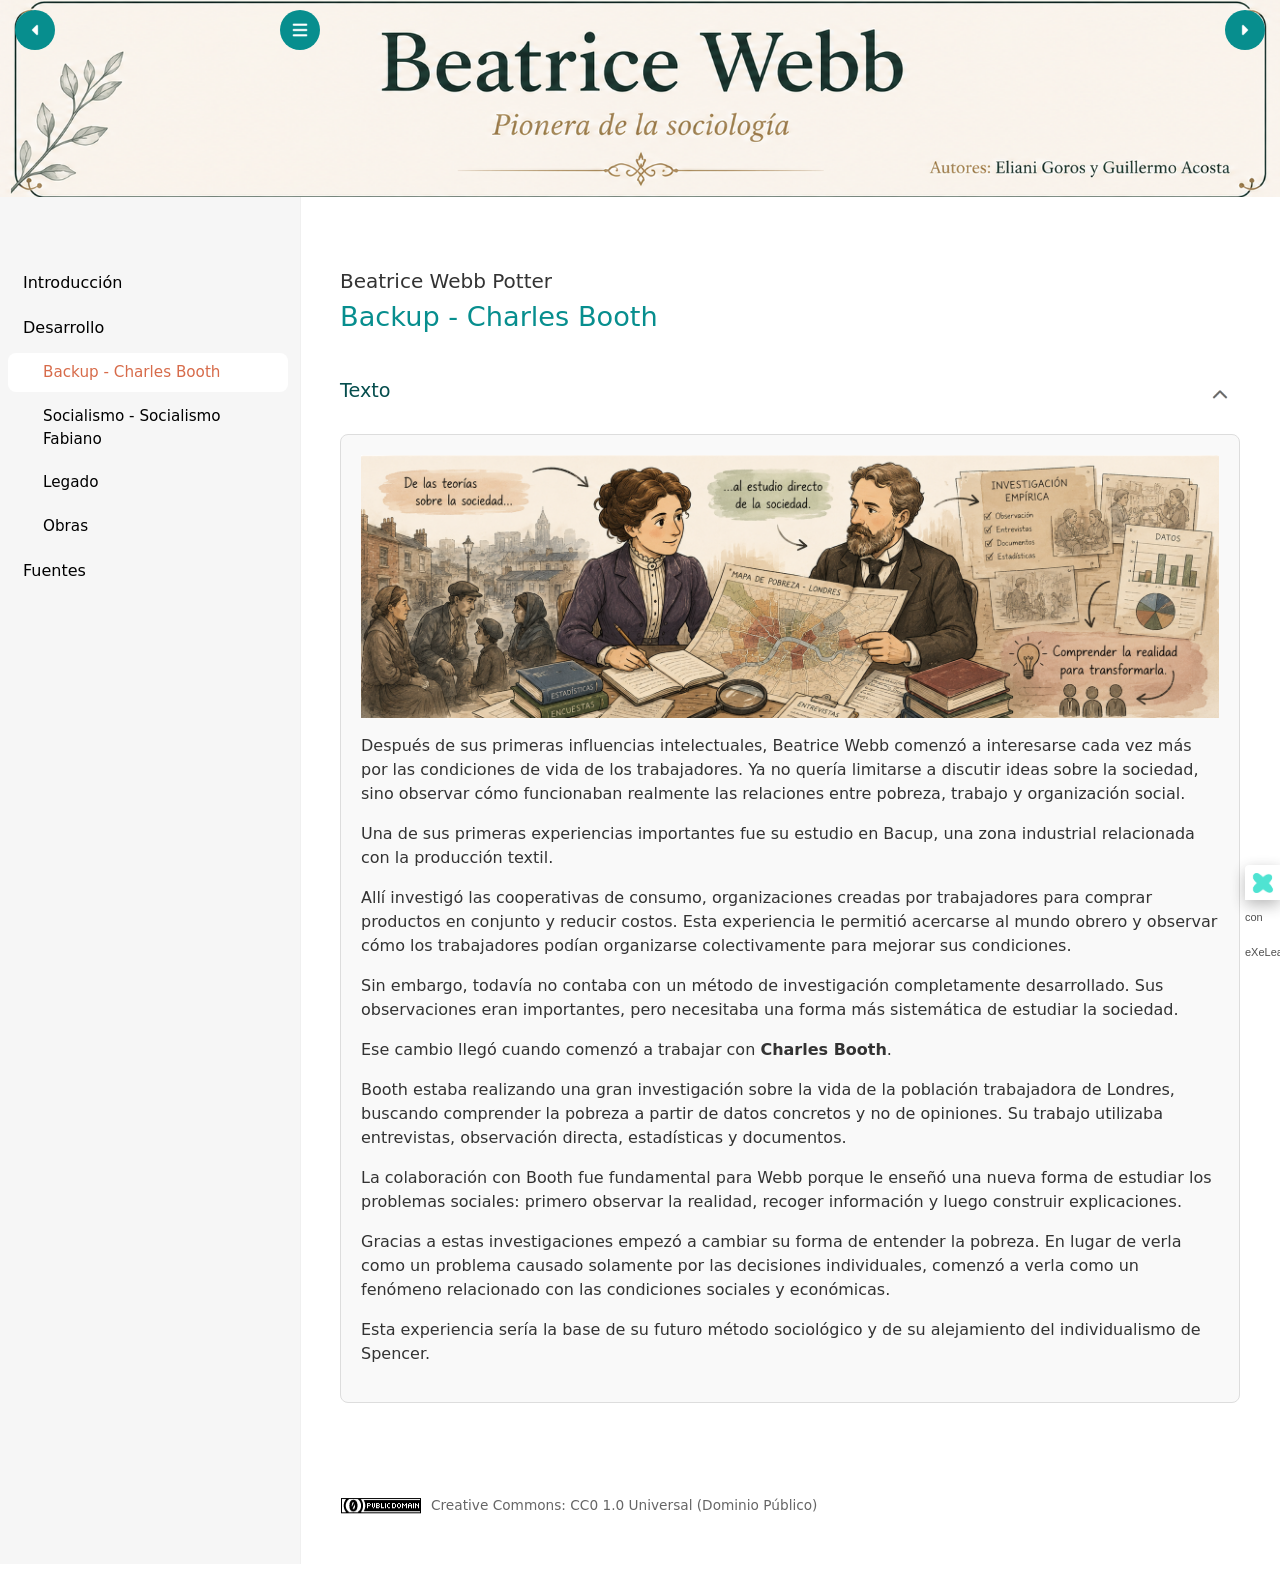
==== commit 08179453: "Update backup---charles-booth.html" ====
--- a/html/backup---charles-booth.html
+++ b/html/backup---charles-booth.html
@@ -13,7 +13,7 @@
 </head>
 <body class="exe-export exe-web-site">
     <header class="cabecera">
-<img src="content/resources/cabecera.png" alt="Beatrice Webb">
+<img src="../content/resources/cabecera.png" alt="Beatrice Webb">
 </header>
 <script>document.body.className+=" js"</script>
 <div class="exe-content exe-export pre-js siteNav-hidden"><a href="#page-mqtv9skz-oo2rrlp61" id="skipNav">Skip to content</a> <nav id="siteNav">
--- a/content/css/base.css
+++ b/content/css/base.css
@@ -795,4 +795,17 @@
     body #headerContent {
         padding-top: 40px;
     }
-}+}
+.cabecera{
+    width: 100%;
+    margin: 0;
+    padding: 0;
+    text-align: center;
+}
+
+.cabecera img{
+    display: block;
+    width: 100%;
+    height: auto;
+    max-width: 100%;
+}
--- a/theme/style.css
+++ b/theme/style.css
@@ -781,15 +781,4 @@
         padding-top: 1em;
     }
 }
-.cabecera{
-    width:100%;
-    text-align:center;
-    margin-bottom:20px;
-}
-
-.cabecera img{
-    width:100%;
-    max-height:180px;
-    object-fit:cover;
-    display:block;
-}
+
